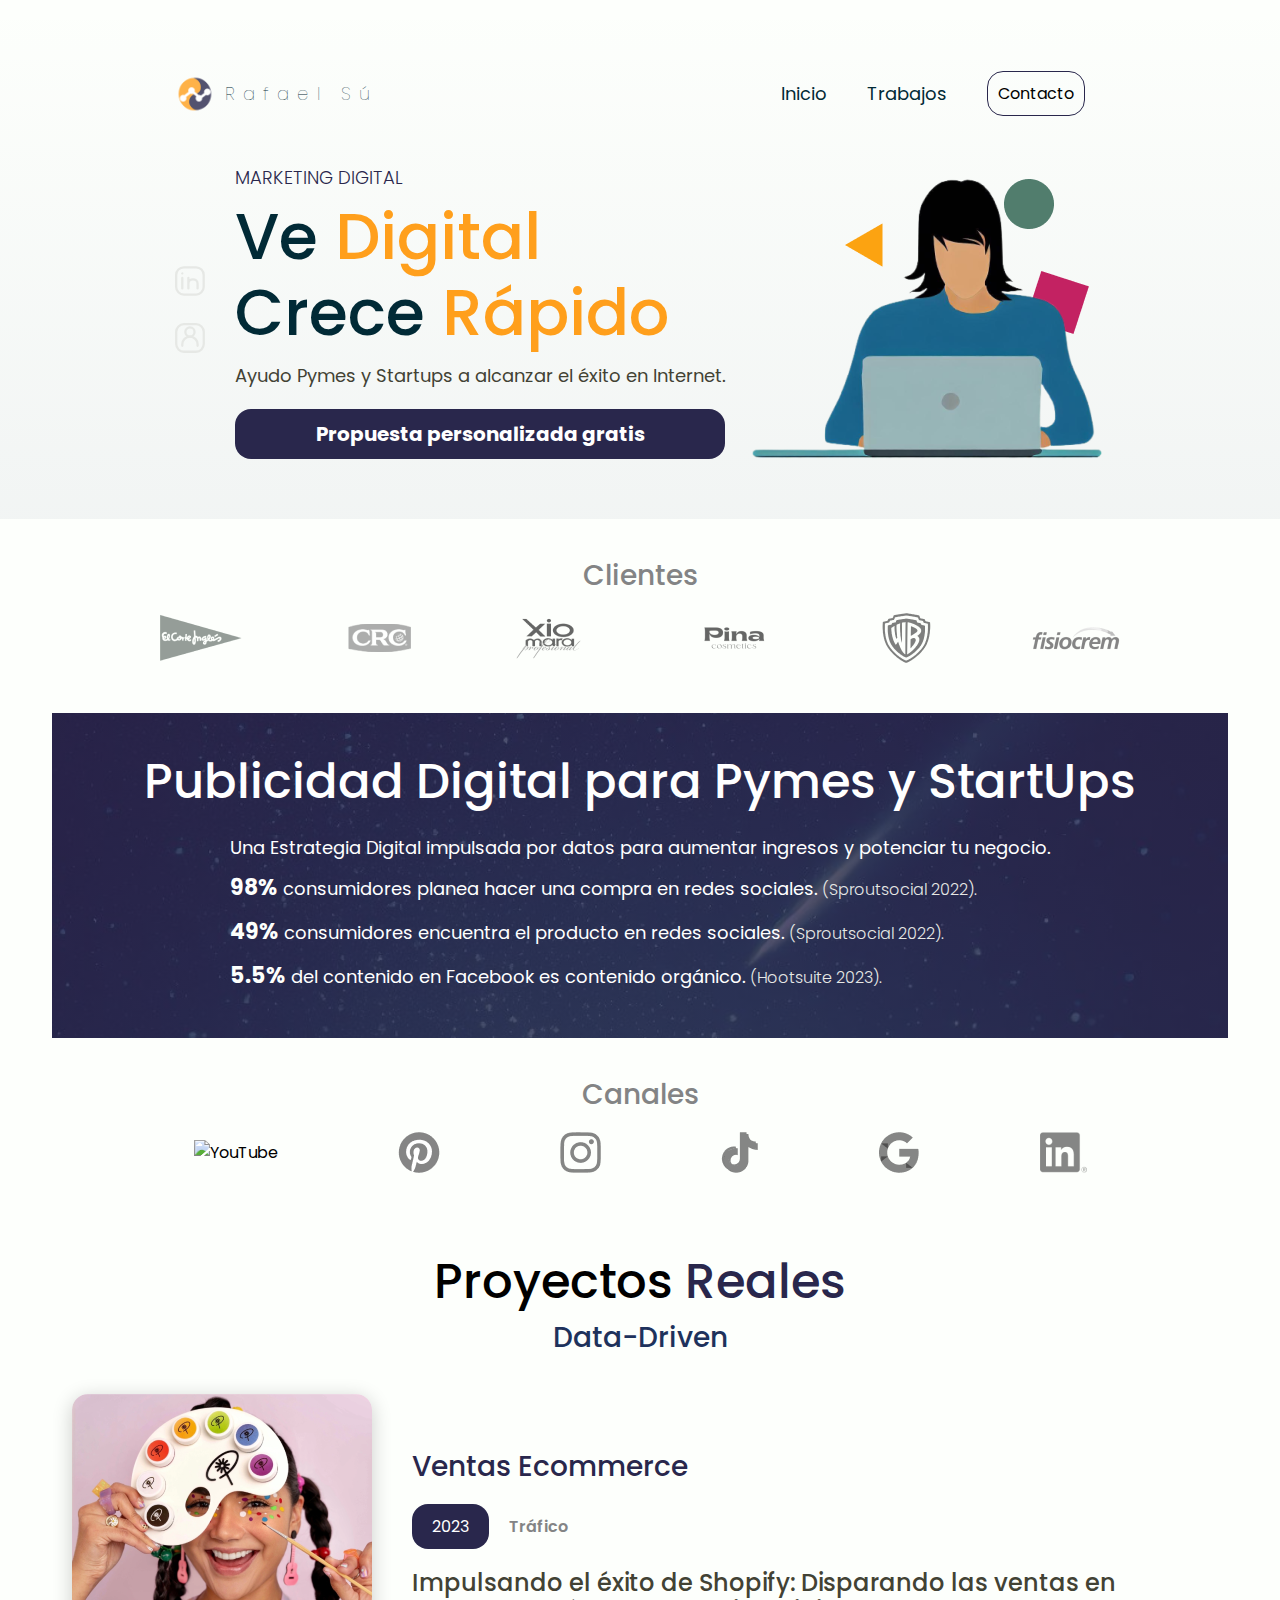
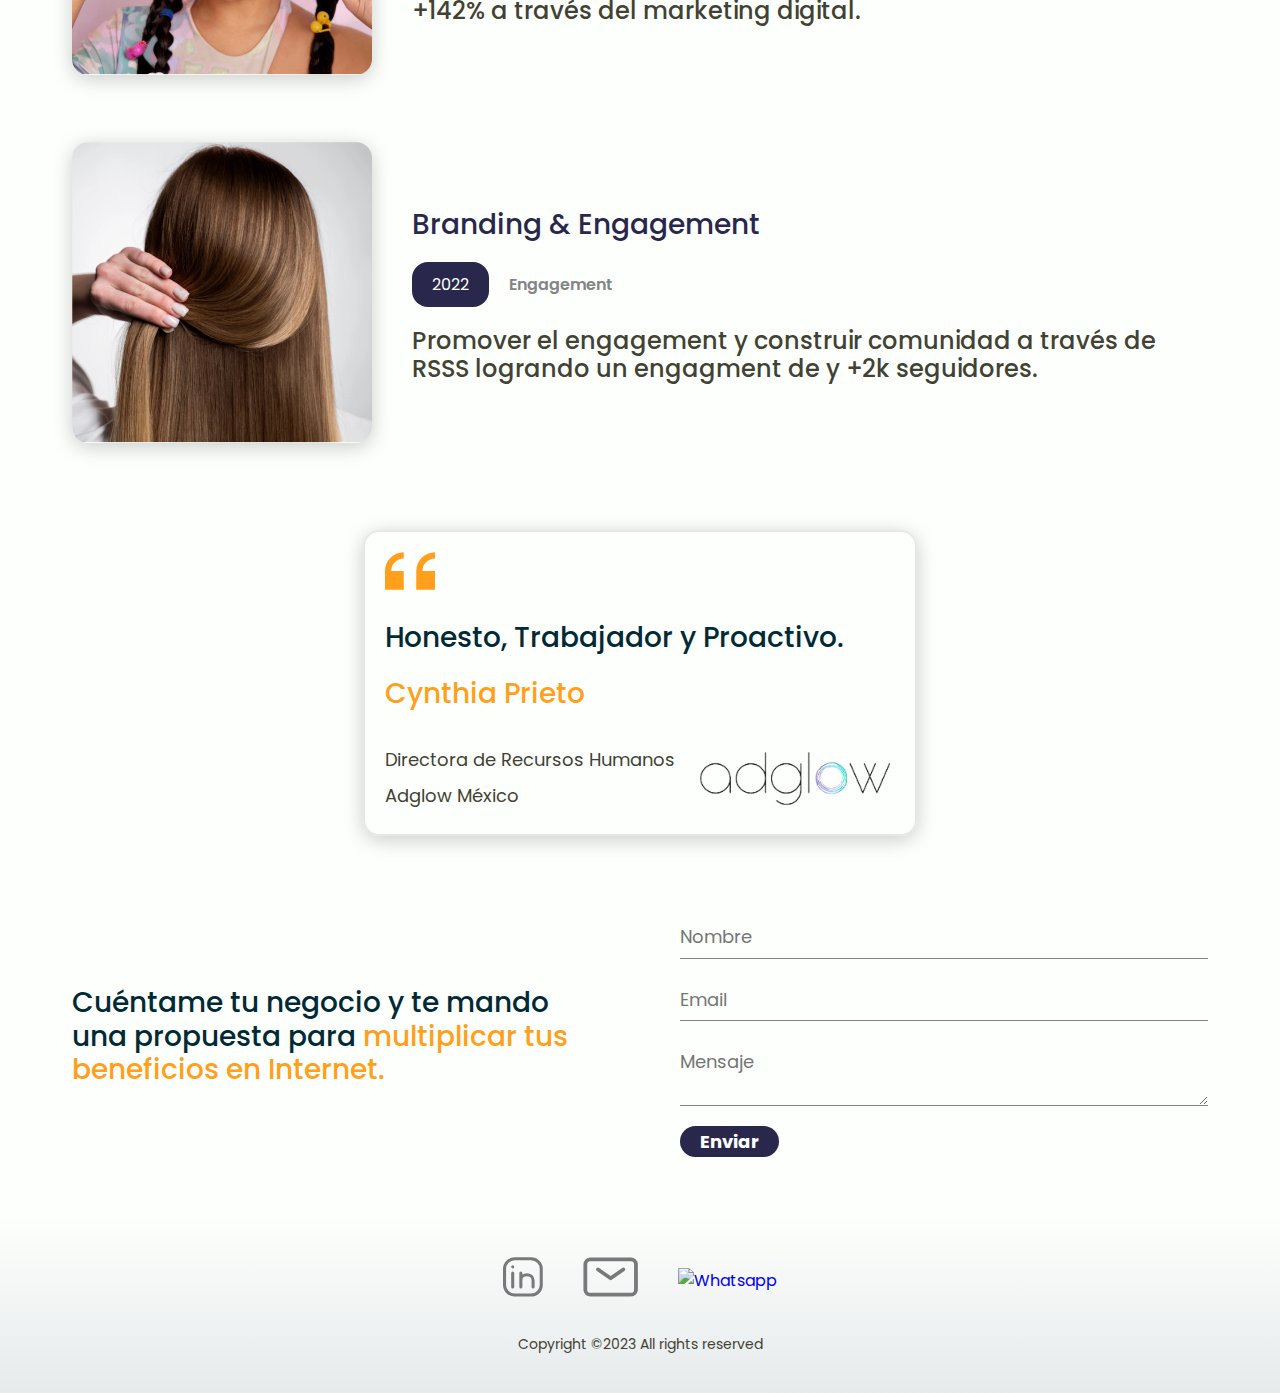
==== index.html @ 803c98e8 "second summit" ====
<!DOCTYPE html>
<html lang="es">

<head>
    <meta charset="UTF-8">
    <meta name="viewport" content="width=device-width, initial-scale=1.0">
    <title>Rafael Su - Marketing Digital</title>
    <link rel="icon" type="img/png" href="img/Icono_Logo.png">
    <link rel="preconnect" href="https://fonts.googleapis.com">
    <link rel="preconnect" href="https://fonts.gstatic.com" crossorigin>
    <link href="https://fonts.googleapis.com/css2?family=Poppins:wght@400;500&display=swap" rel="stylesheet">
    <link rel="stylesheet" href="css/styles.css">
</head>

<body>
    <!-- Header -->
    <header id="inicio">
        <div class="wrapper">
            <!-- Nav desktop -->
            <nav>
                <a href="#inicio" class="active">
                    <div class="logo">
                        <img src="img/Icono_Logo.png" alt="logo">
                        <span>Rafael Sú</span>
                    </div>
                </a>
                <ul>
                    <li>
                        <a href="#inicio" class="active">Inicio</a> <!-- Clase activa -->
                    </li>
                    <li>
                        <a href="#trabajos">Trabajos</a>
                        <ul class="trabajos-dropdown-menu">
                            <li><a href="caso-pina.html">Pina Cosmetics - Ventas</a></li>
                            <li><a href="caso-xiomara.html">Xiomara - Engagement</a></li>
                            <!-- Menu cases -->
                        </ul>
                    </li>
                    <li>
                        <a href="#contacto" class="btn-nav">Contacto</a> <!-- Botón contacto -->
                    </li>
                </ul>
            </nav>
            <!-- End of nav desktop -->
            <!-- Menu mobile -->
            <nav class="mobile-nav">
                <a href="#inicio" class="active">
                    <div class="logo">
                        <img src="img/Icono_Logo.png" alt="logo">
                        <span>Rafael Sú</span>
                    </div>
                </a>
                <div class="mobile-menu">
                    <img class="icon-menu" src="img/icon_menu.svg" alt="">
                </div>
            </nav>
            <div class="mobile-menu-container">
                <ul>
                    <li>
                        <a href="#inicio" class="active">Inicio</a> <!-- Clase activa -->
                    </li>
                    <li>
                        <a href="#trabajos">Trabajos</a>
                    </li>
                    <li>
                        <a href="#contacto" class="btn-nav">Contacto</a> <!-- Botón contacto -->
                    </li>
                </ul>
            </div>
            <!-- End of mobile nav -->
            <!-- Hero section -->
            <div class="hero-section">
                <div class="left">
                    <div class="hero-iconos">
                        <a href="https://www.linkedin.com/in/rafael-su" target="_blank"><img
                                src="img/linkedIn-light.svg" alt="linkedin"></a>
                        <a href="../Web-CV_V1/resources/CV_2023_EN.pdf" download><img src="img/download-resume.svg"
                                alt="resume"></a>
                    </div>
                    <div class="hero-content">
                        <em>Marketing Digital</em>
                        <h1>Ve <span class="hero-emphasis">Digital</span> <br> Crece <span
                                class="hero-emphasis">Rápido</span> </h1>
                        <p>Ayudo Pymes y Startups a alcanzar el éxito en Internet.</p>
                        <a href="#contacto" class="btn-hero">Propuesta personalizada gratis</a>
                    </div>
                </div>
                <div class="right">
                    <img src="img/programmer.png" alt="programmer">
                </div>
            </div>
        </div>
    </header>
    <!--end of header-section-->
    <div class="wrapper">
        <section class="experiencia">
            <div class="experiencia-header">
                <h3>Clientes</h3>
            </div>
            <div class="experiencia-image">
                <img src="img/experiencia/logo-corte-ingles.png" alt="corteinlges">
                <img src="img/experiencia/logo-crc.png" alt="CRC">
                <img src="img/experiencia/logo-xiomara.png" alt="xiomara">
                <img src="img/experiencia/logo-pina.png" alt="pina">
                <img src="img/experiencia/logo-wb.png" alt="wb">
                <img src="img/experiencia/logo-fisiocrem.png" alt="fisiocrem">
            </div>
        </section>
    </div>
    <div class="wrapper">
        <section class="descripcion">
            <div class="descipcion-desktop">
                <h2 class="header-descripcion">Publicidad Digital para Pymes y StartUps</h2>
                <p class="body-descripcion">
                    Una Estrategia Digital impulsada por datos para aumentar ingresos y potenciar
                    tu negocio. <br>
                    <span class="descripcion-percentage">98%</span> consumidores planea hacer una compra en redes
                    sociales. <span class="statistics">(Sproutsocial 2022).</span> <br>
                    <span class="descripcion-percentage">49%</span> consumidores encuentra el producto en redes
                    sociales. <span class="statistics">(Sproutsocial 2022).</span> <br>
                    <span class="descripcion-percentage">5.5%</span> del contenido en Facebook es contenido orgánico.
                    <span class="statistics">(Hootsuite 2023).</span>
                </p>
            </div>
            <div class="descripcion-mobile">
                <h2 class="header-descripcion-mobile">Publicidad Digital para Pymes y StartUps</h2>
                <p class="p-descripcion-mobile">
                    <span class="descripcion-percentage-mobile">98%</span> consumidores planea hacer una compra en redes
                    sociales. <br><br>
                    <span class="descripcion-percentage-mobile">49%</span> consumidores encuentra el producto en redes
                    sociales. <br><br>
                    <span class="descripcion-percentage-mobile">5.5%</span> del contenido en Facebook es contenido
                    orgánico.
                </p>
            </div>
        </section>
    </div>
    <div class="wrapper">
        <section class="canales">
            <div class="canales-header">
                <h3> Canales </h3>
            </div>
            <div class="canales-iconos">
                <img src="img/canales/Youtube.png" alt="YouTube">
                <img src="img/canales/Pinterest.png" alt="Pinterest">
                <img src="img/canales/Instagram.png" alt="Instagram">
                <img src="img/canales/TikTok.png" alt="TikTok">
                <img src="img/canales/Google.png" alt="Google">
                <img src="img/canales/LinkedIn.png" alt="LinkedInLogo">
            </div>
        </section>
    </div>
    <div class="wrapper" id="trabajos">
        <section class="trabajos">
            <div class="trabajos-header">
                <h2>Proyectos <span class="proyectos">Reales</span></h2>
                <h3>Data-Driven</h3>
            </div>
            <a href="caso-pina.html" class="caso">
                <div class="caso-portada"><img src="img/Caso-Pina.png" alt="portada-pina"></div>
                <div class="caso-desc">
                    <div class="caso-title">
                        <h3>Ventas Ecommerce</h3>
                    </div>
                    <div class="caso-spec">
                        <div class="caso-año">2023</div>
                        <div class="caso-objetivo">Tráfico</div>
                    </div>
                    <div class="caso-text">
                        <h3>Impulsando el éxito de Shopify: Disparando las ventas en +142% a través del marketing digital.</h3>
                    </div>
                </div>
            </a>
            <a href="link-to-caso-xiomara" class="caso">
                <div class="caso-portada"><img src="img/Caso-Xiomara.png" alt="portada-xiomara"></div>
                <div class="caso-desc">
                    <div class="caso-title">
                        <h3>Branding & Engagement</h3>
                    </div>
                    <div class="caso-spec">
                        <div class="caso-año">2022</div>
                        <div class="caso-objetivo">Engagement</div>
                    </div>
                    <div class="caso-text">
                        <h3>Promover el engagement y construir comunidad a través de RSSS logrando un engagment de y +2k seguidores.</h3>
                    </div>
                </div>
            </a>
        </section>
    </div>
    
    <div class="wrapper">
        <section class="quote-section">
            <div class="quote-content">
                <img src="img/icon_double_quote.svg" alt="Quotation marks">
                <h3 class="quote-header">Honesto, Trabajador y Proactivo.<br>
                    <span class="quote-name">Cynthia Prieto</span>
                </h3>
                <div class="quote-author">
                    <p class="quote-author">
                        Directora de Recursos Humanos <br> Adglow México
                    </p>
                    <img src="img/adglow-logo.png" alt="adglow-logo">
                </div>
            </div>
        </section>
    </div>
    <div class="wrapper" id="contacto">
        <section class="contacto" id="contacto">
            <div class="contacto-header">
                <h3> Cuéntame tu negocio y te mando una propuesta para <span>multiplicar tus beneficios en
                        Internet.</span></h3>
            </div>
            <div class="contacto-form">
                <form id="email-form" name="email-form" data-name="Email Form" method="post" action="#">
                    <input type="text" maxlength="100" name="name" data-name="name" placeholder="Nombre" id="name">
                    <input type="email" maxlength="100" name="email" data-name="email" placeholder="Email" id="email"
                        required="">
                    <textarea id="message" name="message" placeholder="Mensaje" maxlength="5000"
                        data-name="message"></textarea>
                    <div>
                        <input type="submit" value="Enviar" data-wait="Please wait..." class="btn-contacto" />
                    </div>
                </form>
                <div class="form-done">
                    <p>¡Gracias, tu mensaje ha sido enviado!</p>
                </div>
                <div class="form-fail">
                    <p>Oops! Algo salió mal al enviar el formulario</p>
                </div>
            </div>
        </section>
    </div>
    <footer>
        <div class="sociales">
            <a href="https://www.linkedin.com/in/rafael-su" target="_blank">
                <img src="img/linkedIn-dark.svg" alt="LinkedIn">
            </a>
            <a href="mailto:rafasugu@gmail.com">
                <img src="img/mail.svg" alt="Mail">
            </a>
            <a href="https://wa.me/34635041692">
                <img src="img/whatsapp.svg" alt="Whatsapp">
            </a>
        </div>

        <p class="Copyright">Copyright ©2023 All rights reserved</p>
    </footer>

    <script src="main.js"></script>

</body>

</html>
---- css/styles.css ----
@import "colors.css";
@import "commons.css";
@import "header.css";
@import "experiencia.css";
@import "canales.css";
@import "descripcion.css";
@import "trabajos.css";
@import "quote.css";
@import "footer.css";
@import "contacto.css";
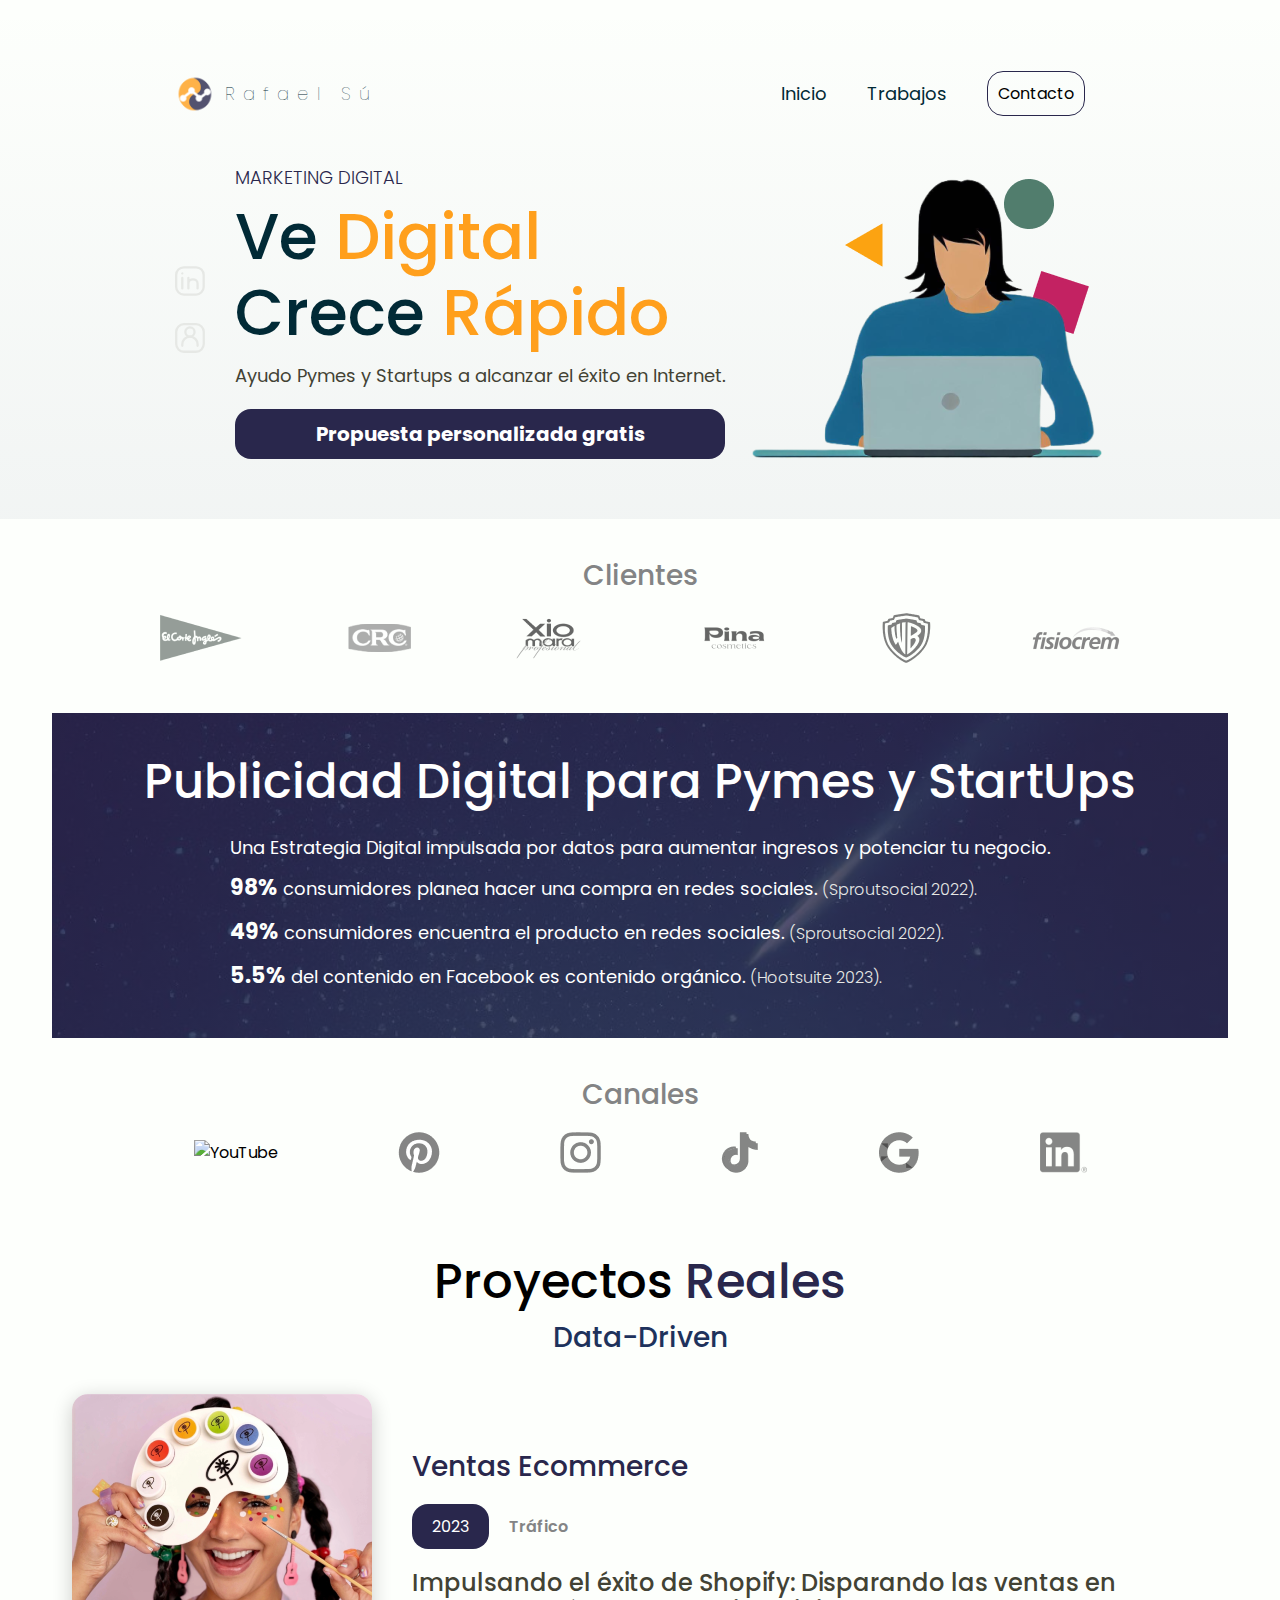
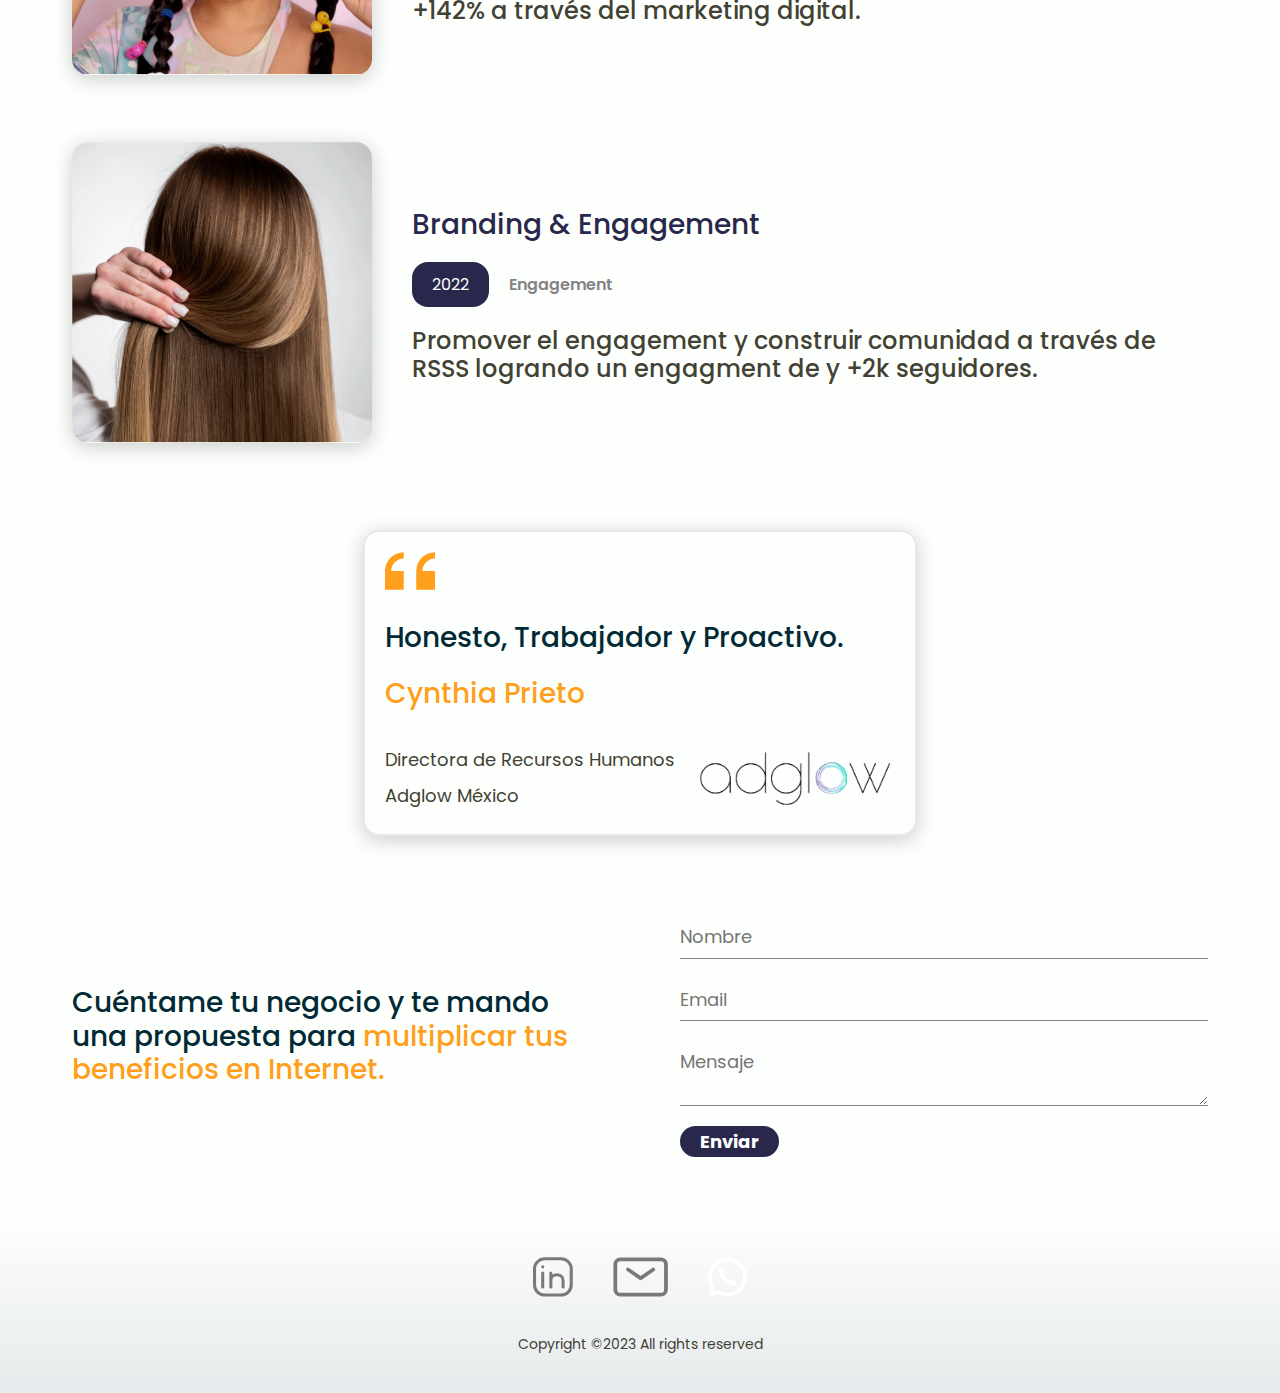
==== commit c1d819fd: "change style" ====
--- a/index.html
+++ b/index.html
@@ -240,7 +240,7 @@
                 <img src="img/mail.svg" alt="Mail">
             </a>
             <a href="https://wa.me/34635041692">
-                <img src="img/whatsapp.svg" alt="Whatsapp">
+                <img src="img/whatsapp-light.svg" alt="Whatsapp">
             </a>
         </div>
 
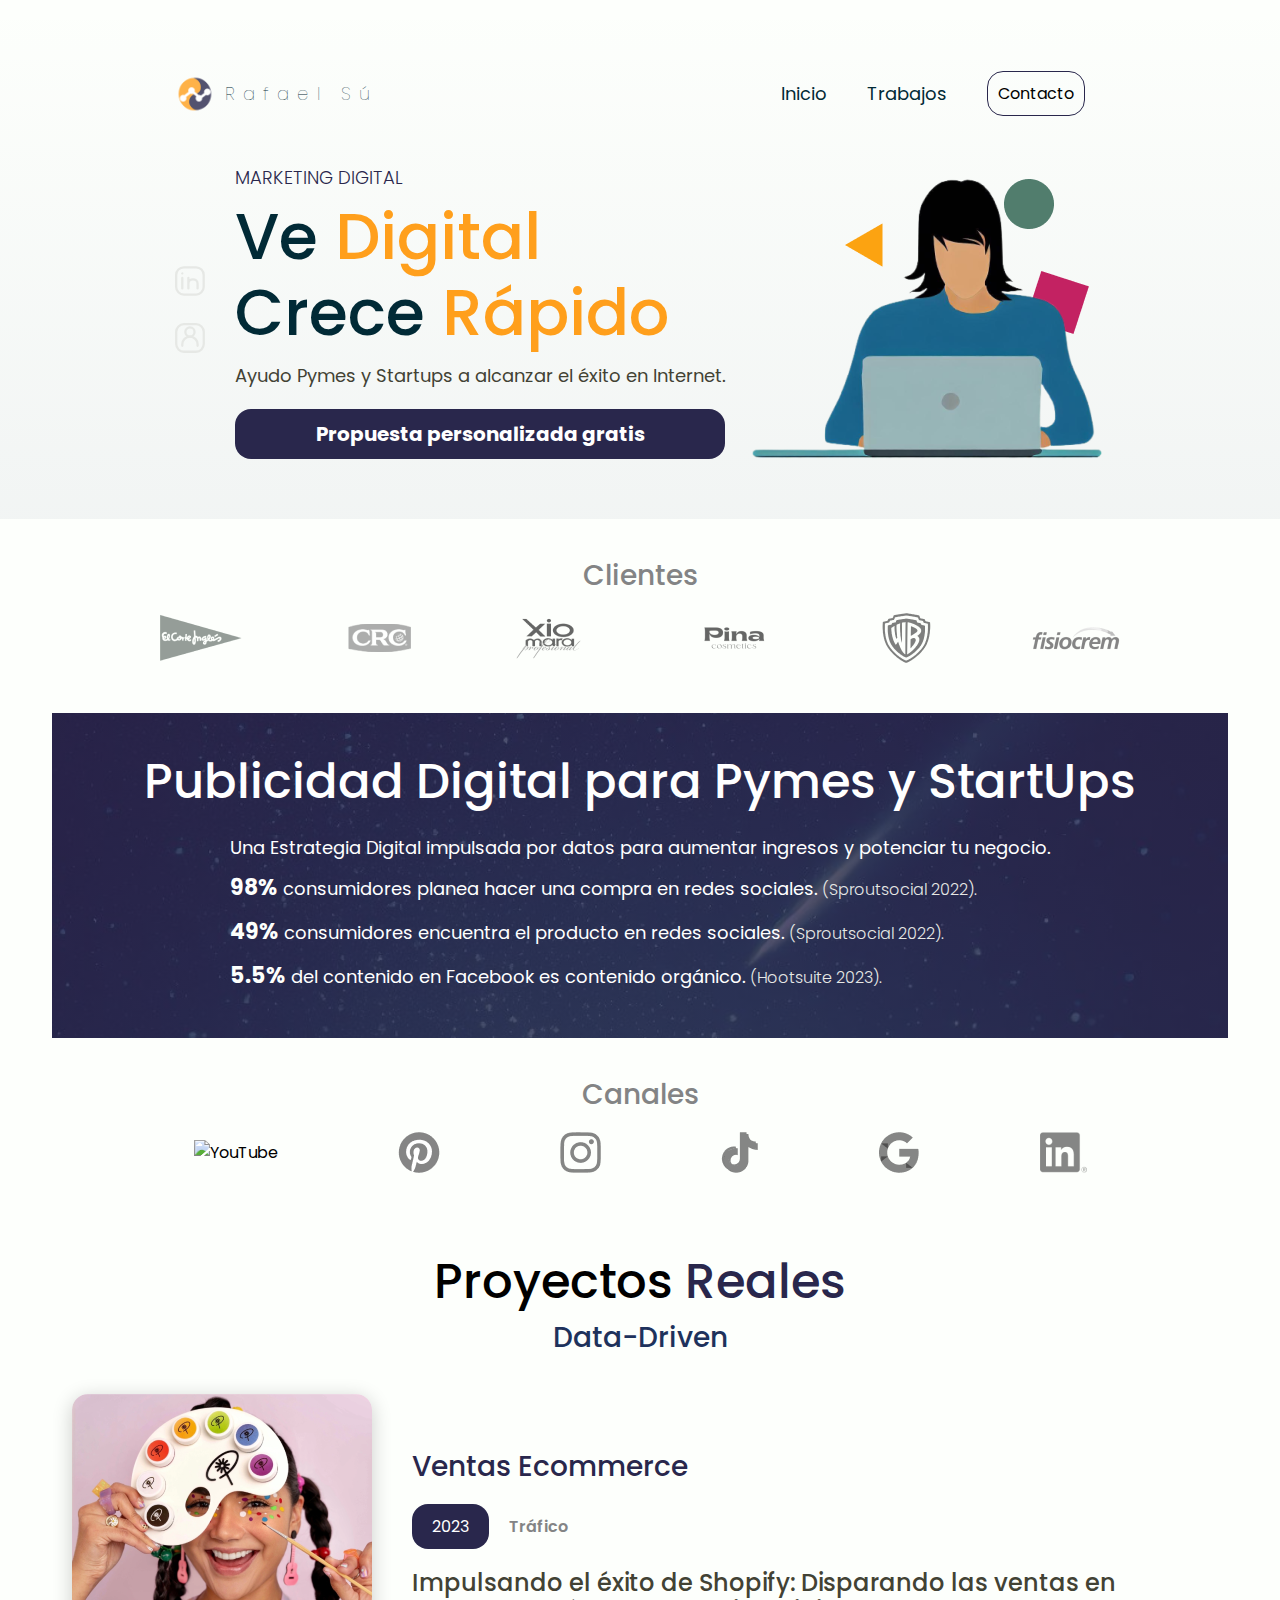
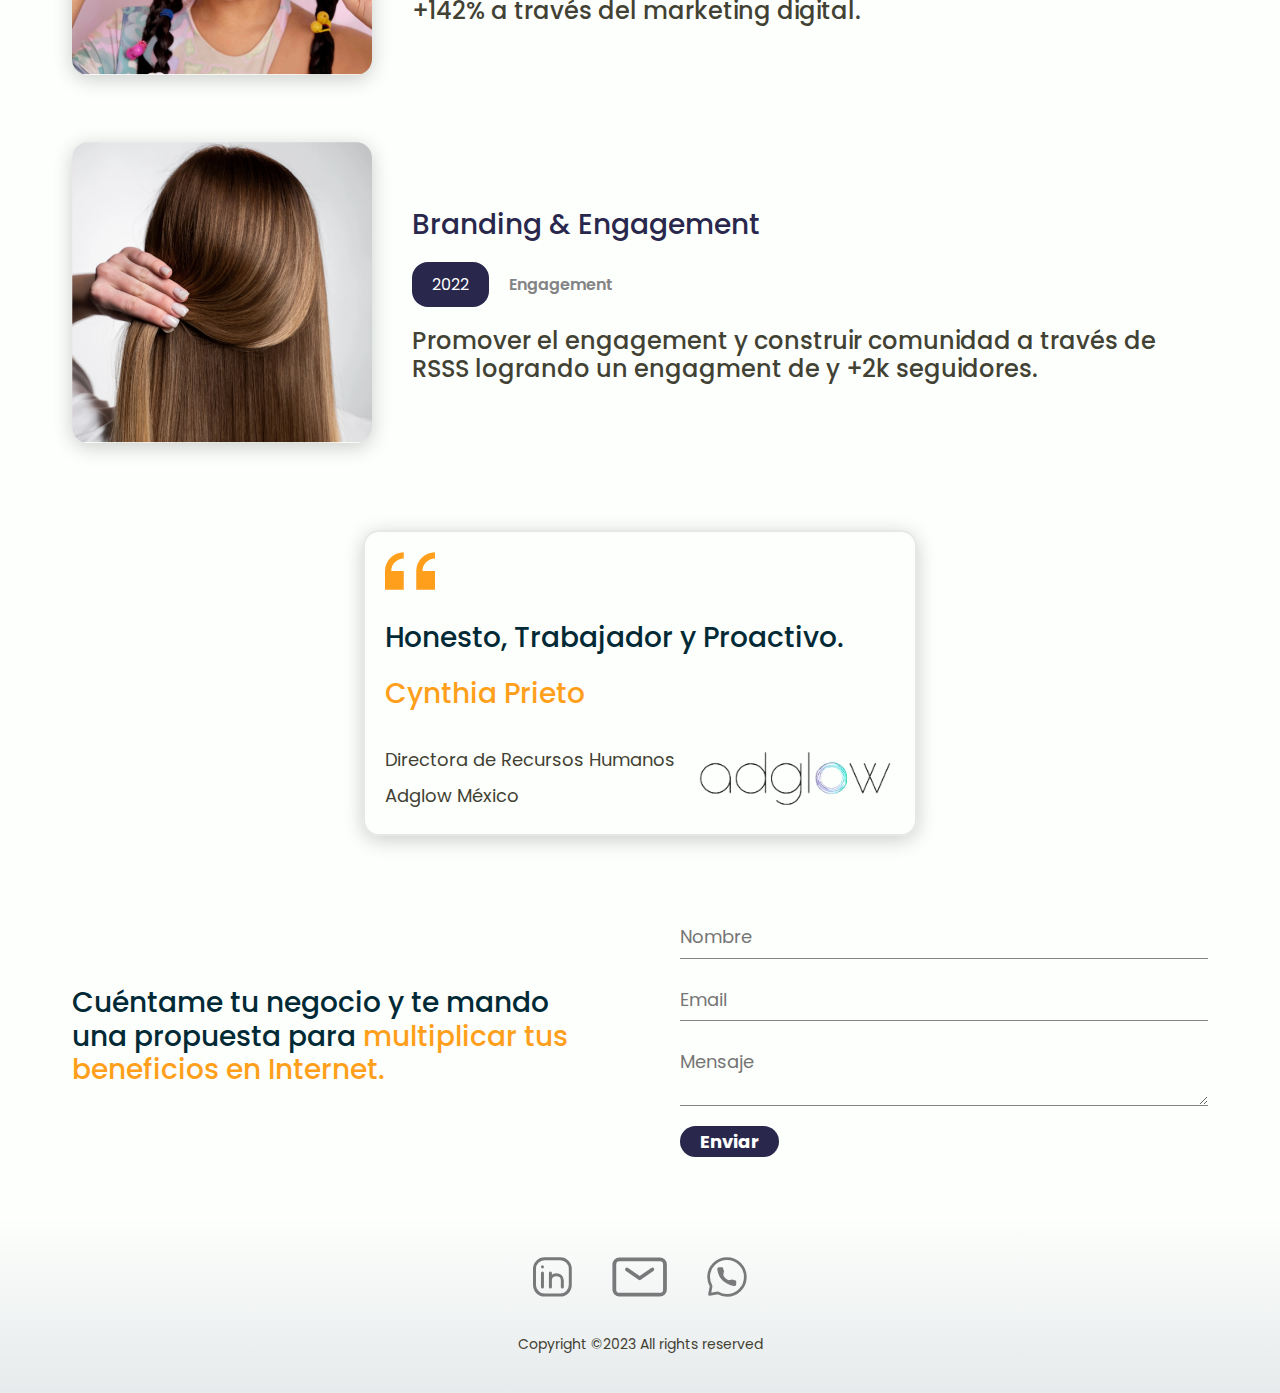
==== commit 4218c6d4: "change icons" ====
--- a/index.html
+++ b/index.html
@@ -240,7 +240,7 @@
                 <img src="img/mail.svg" alt="Mail">
             </a>
             <a href="https://wa.me/34635041692">
-                <img src="img/whatsapp-light.svg" alt="Whatsapp">
+                <img src="img/whatsapp-dark.svg" alt="Whatsapp">
             </a>
         </div>
 
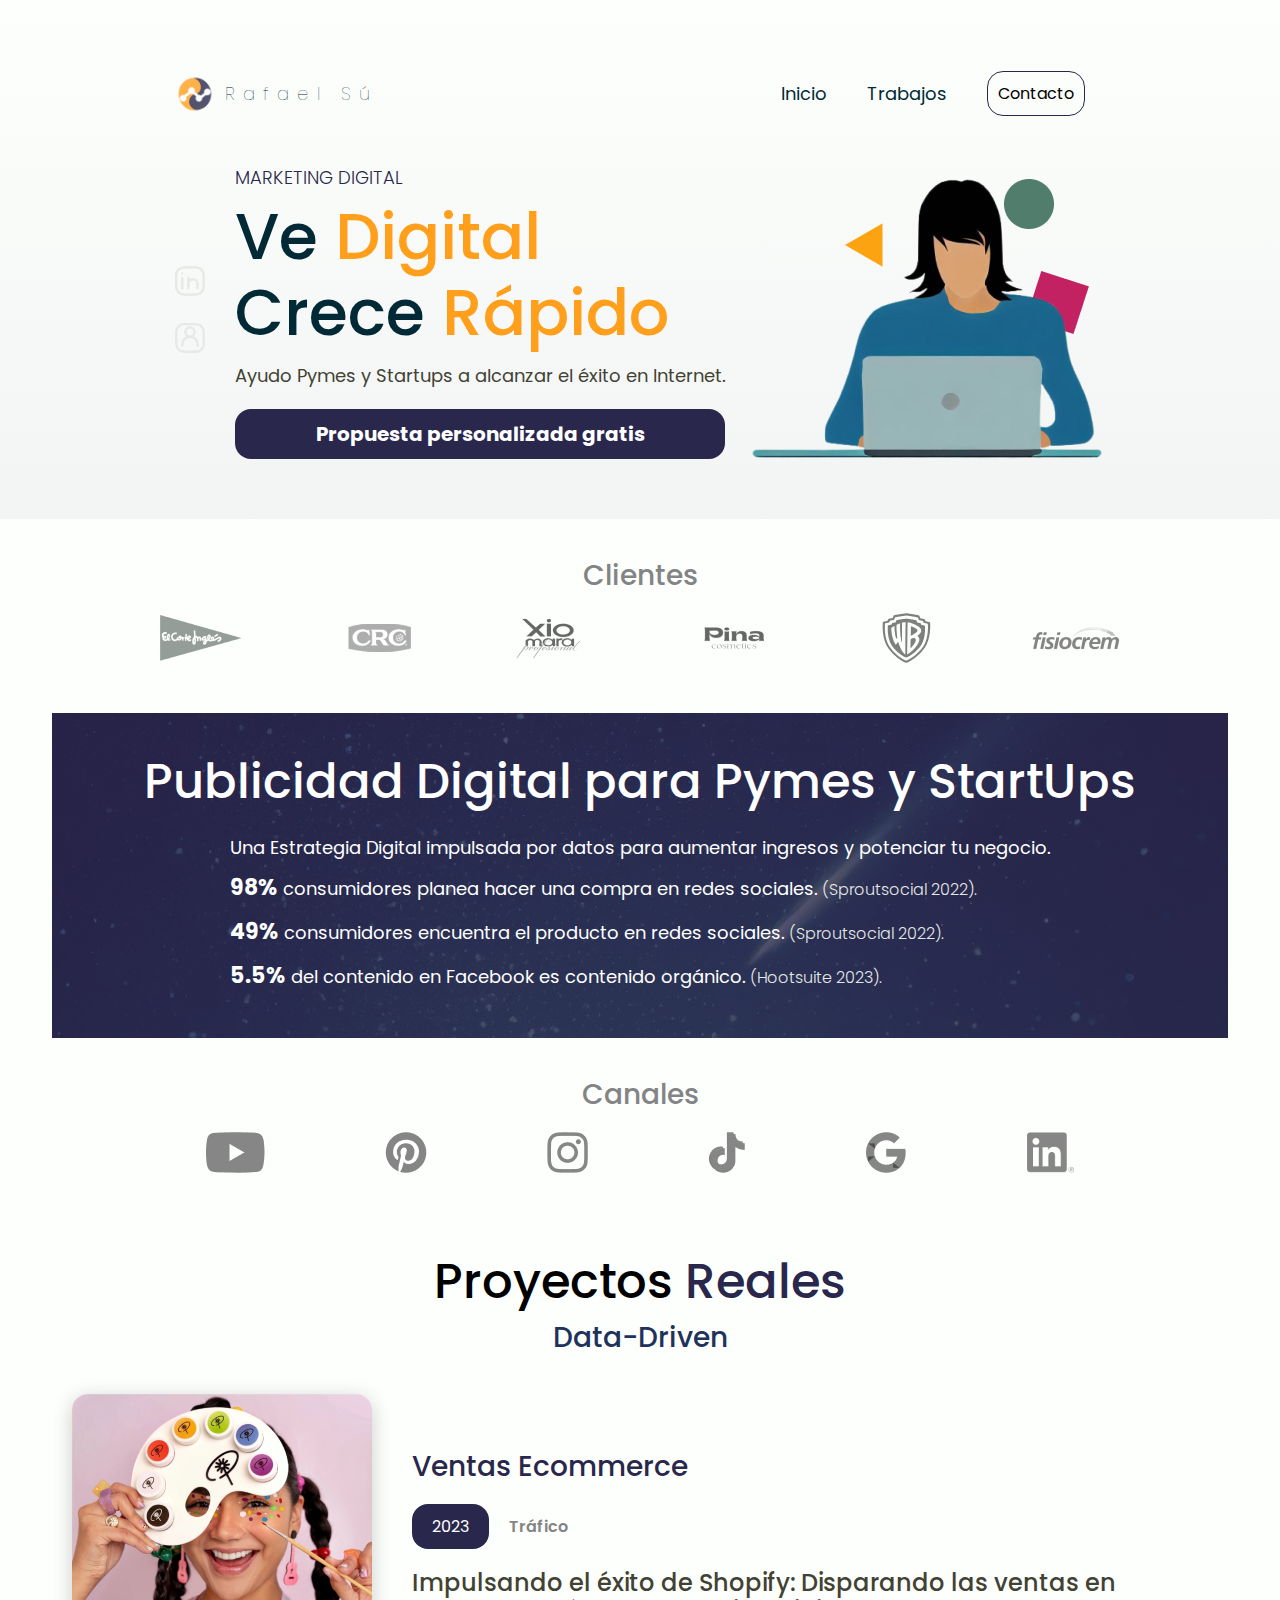
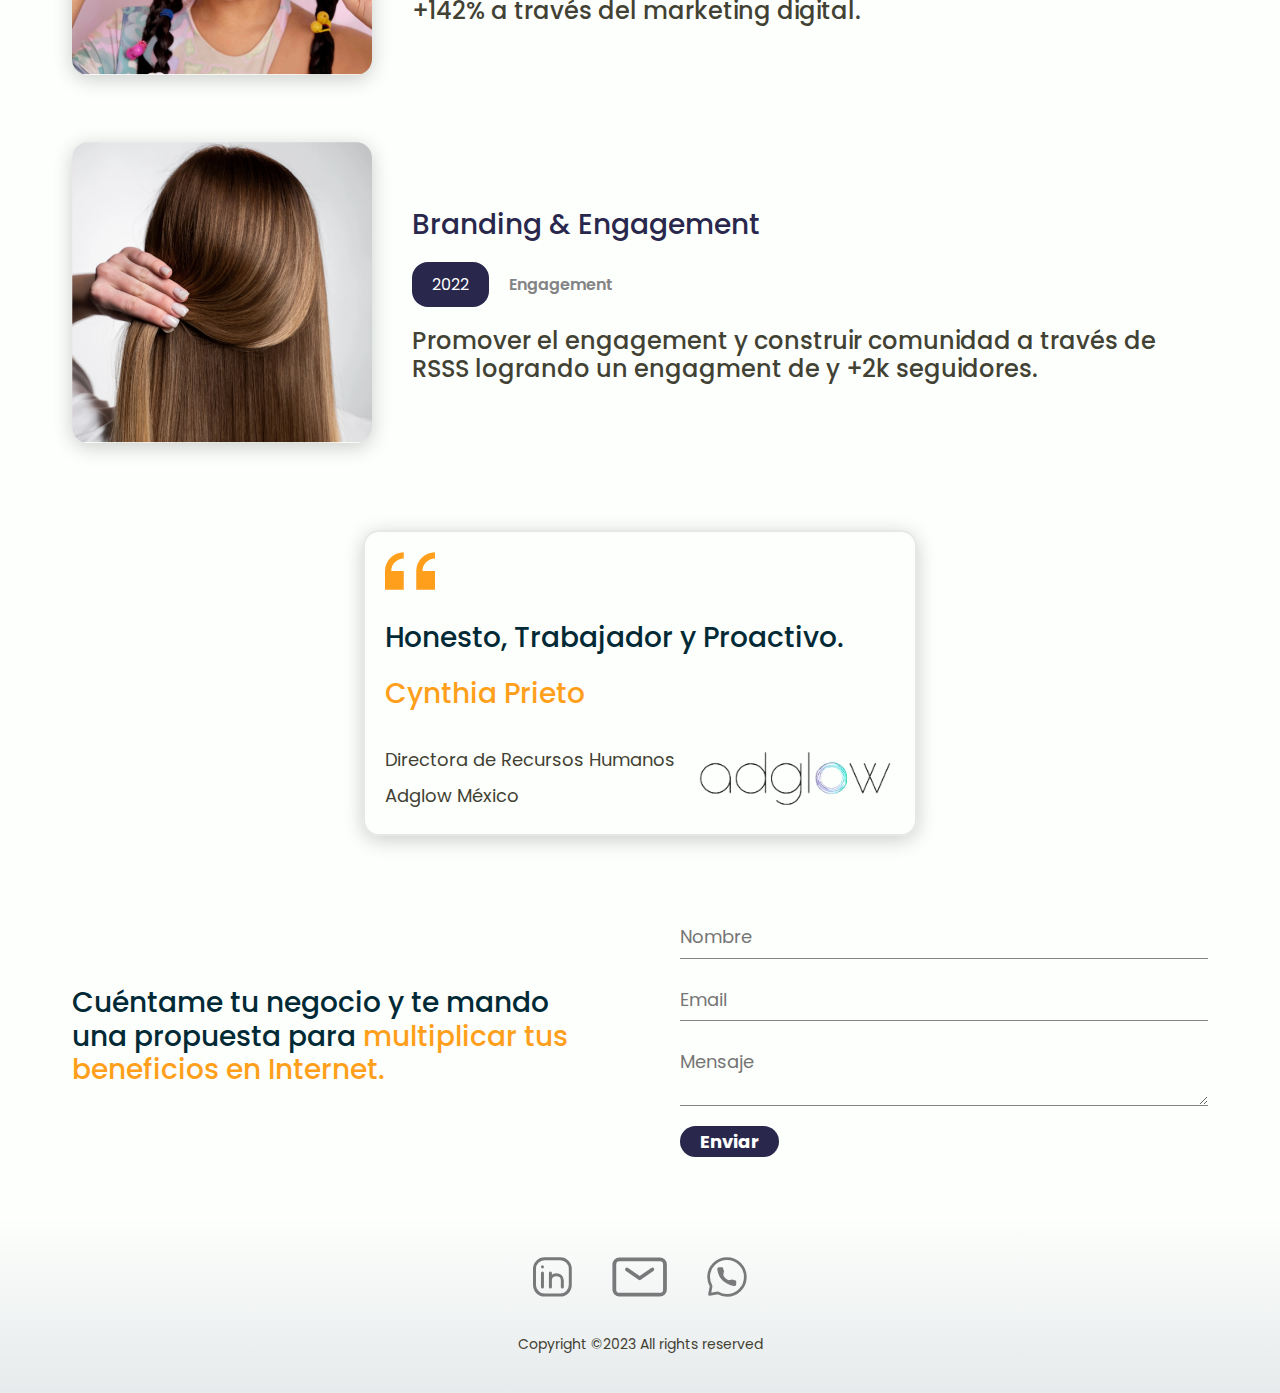
==== commit c22ef703: "modify Youtube icon" ====
--- a/index.html
+++ b/index.html
@@ -141,7 +141,7 @@
                 <h3> Canales </h3>
             </div>
             <div class="canales-iconos">
-                <img src="img/canales/Youtube.png" alt="YouTube">
+                <img src="img/canales/YouTube.png" alt="YouTube">
                 <img src="img/canales/Pinterest.png" alt="Pinterest">
                 <img src="img/canales/Instagram.png" alt="Instagram">
                 <img src="img/canales/TikTok.png" alt="TikTok">
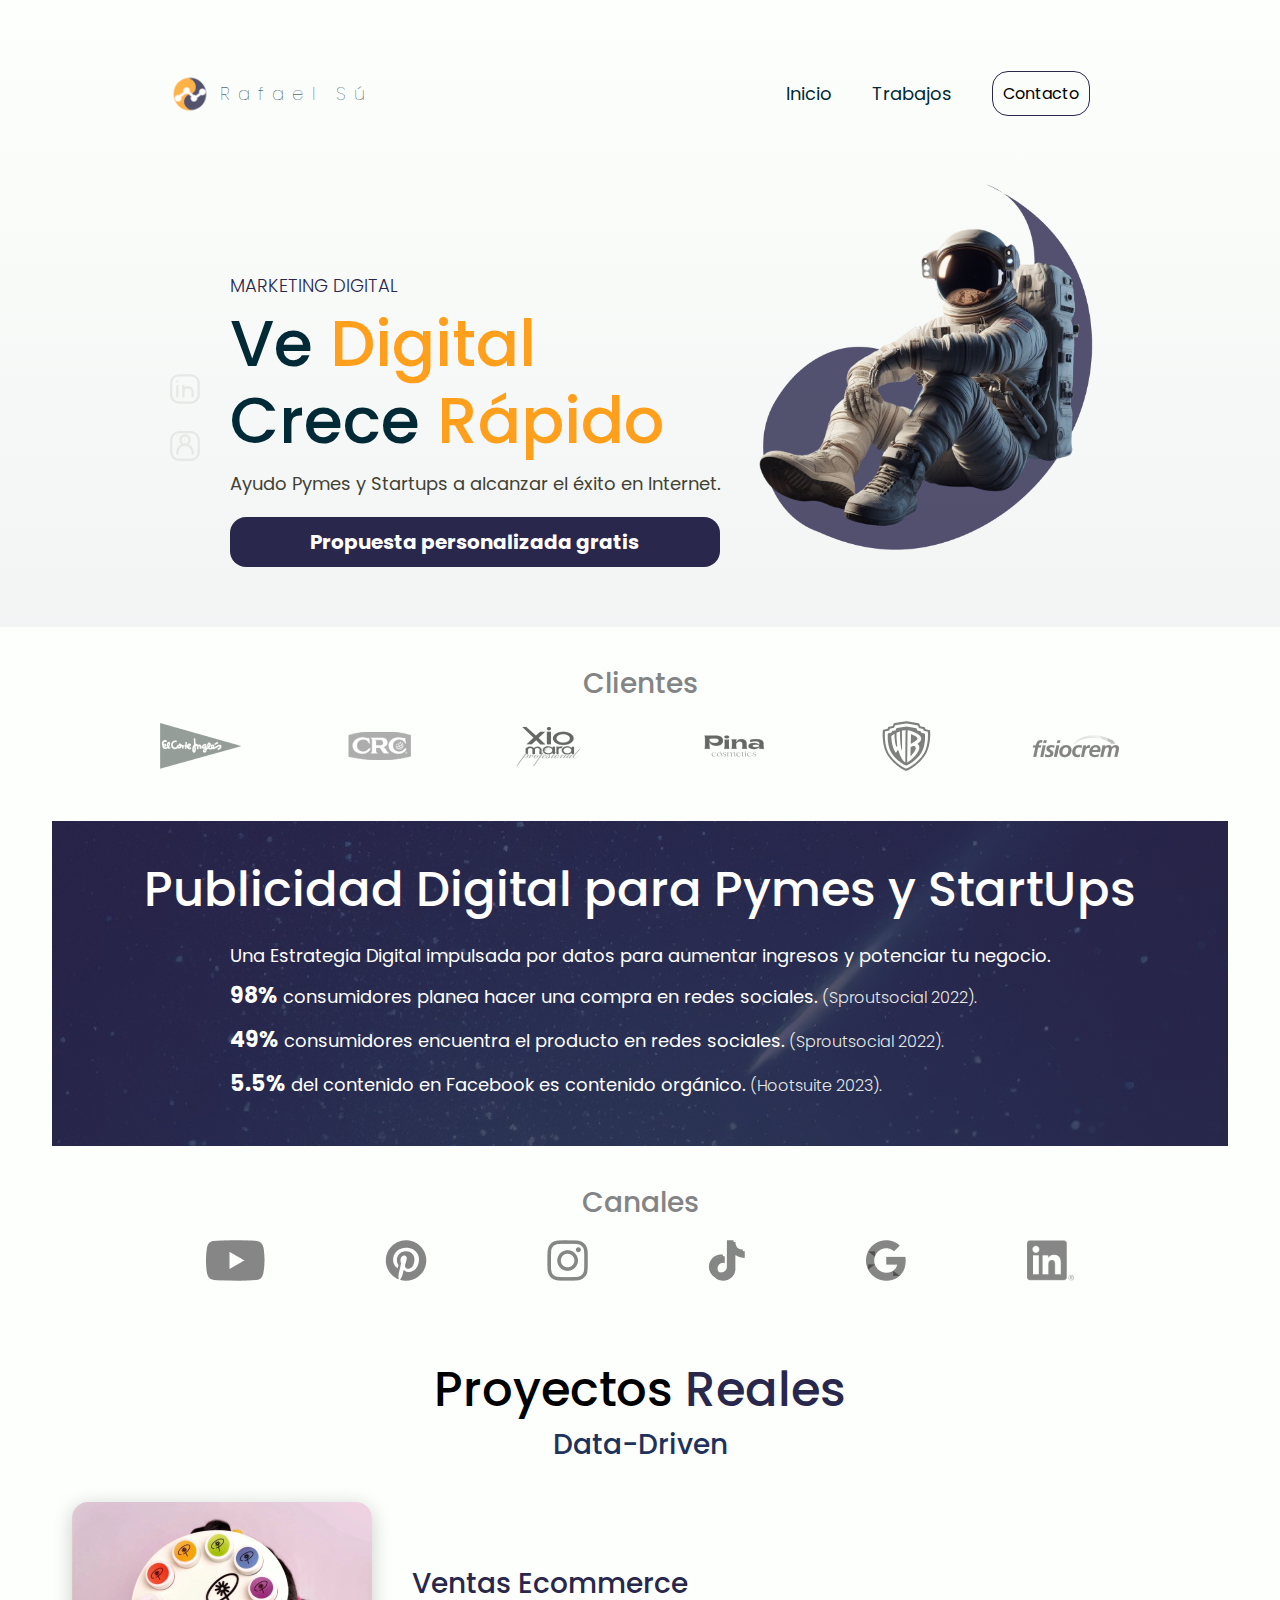
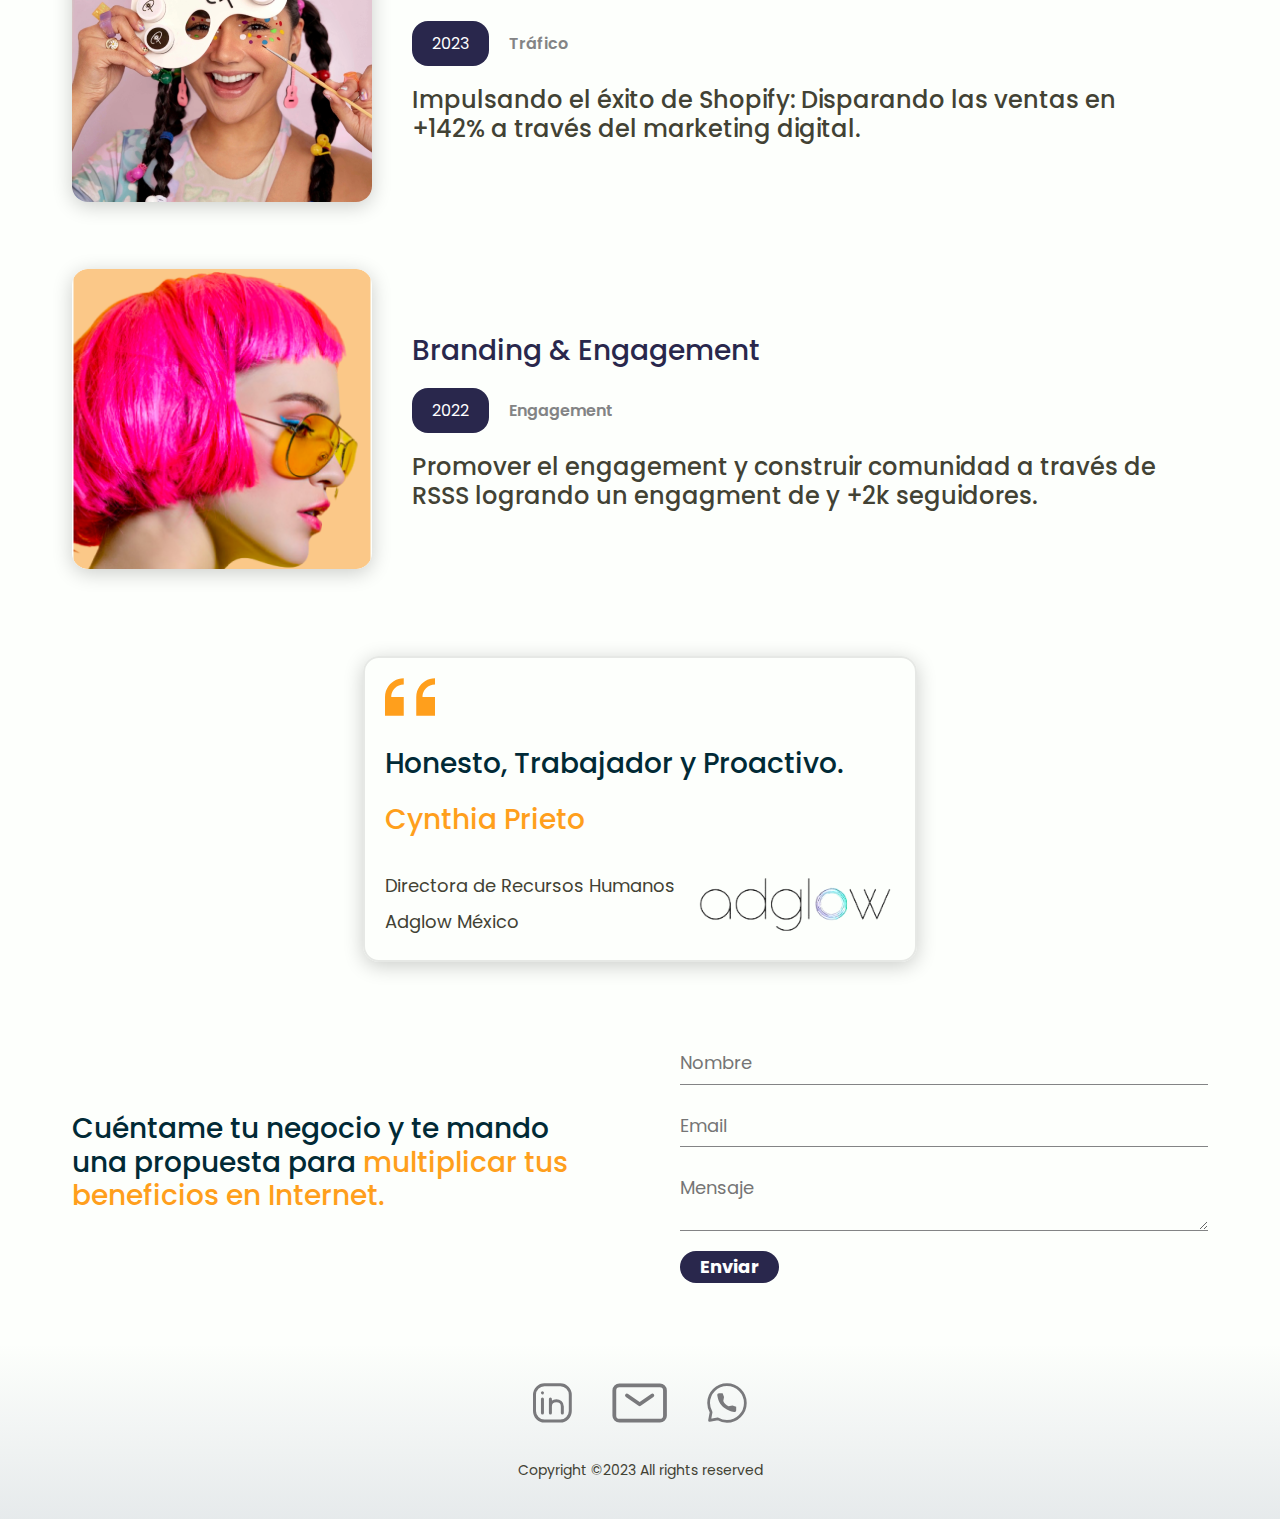
==== commit 3273630c: "change number wa" ====
--- a/index.html
+++ b/index.html
@@ -171,7 +171,7 @@
                     </div>
                 </div>
             </a>
-            <a href="link-to-caso-xiomara" class="caso">
+            <a href="caso-xiomara.html" class="caso">
                 <div class="caso-portada"><img src="img/Caso-Xiomara.png" alt="portada-xiomara"></div>
                 <div class="caso-desc">
                     <div class="caso-title">
@@ -239,7 +239,7 @@
             <a href="mailto:rafasugu@gmail.com">
                 <img src="img/mail.svg" alt="Mail">
             </a>
-            <a href="https://wa.me/34635041692">
+            <a href="https://wa.me/525620233171">
                 <img src="img/whatsapp-dark.svg" alt="Whatsapp">
             </a>
         </div>
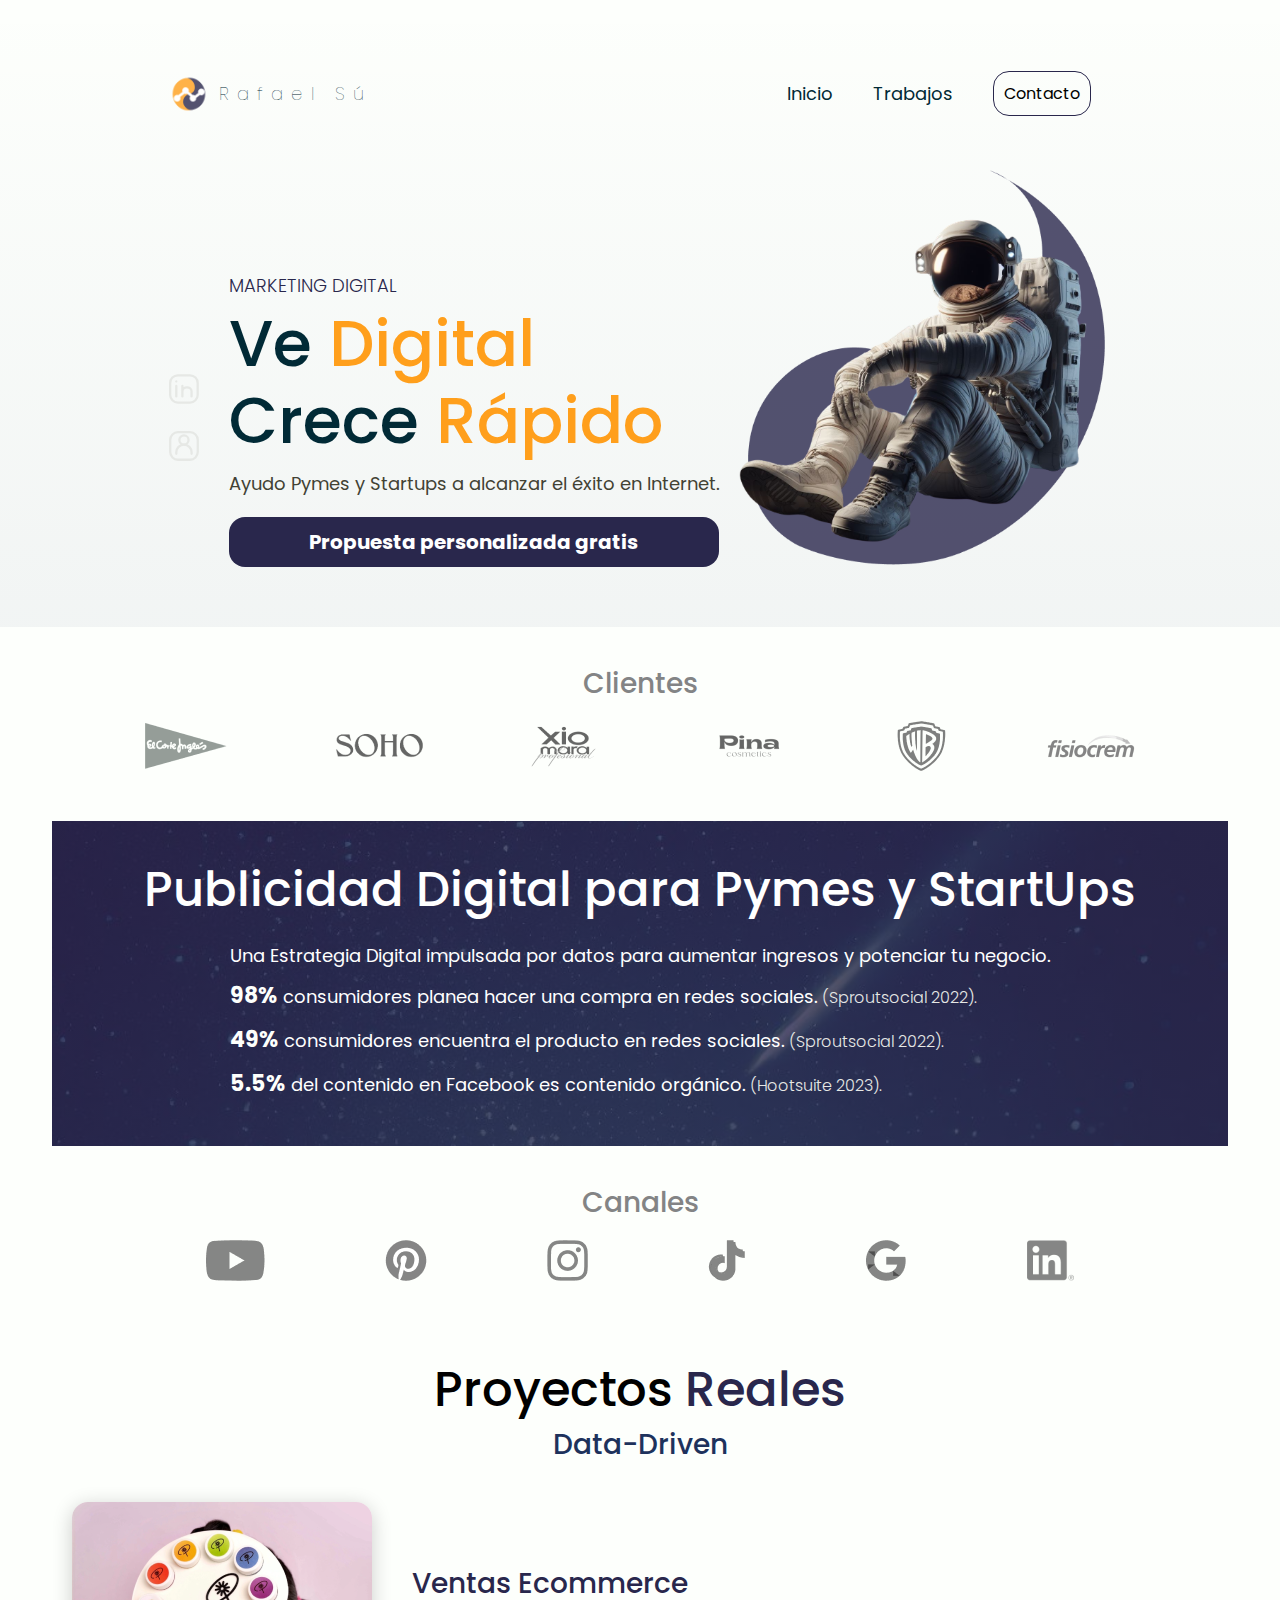
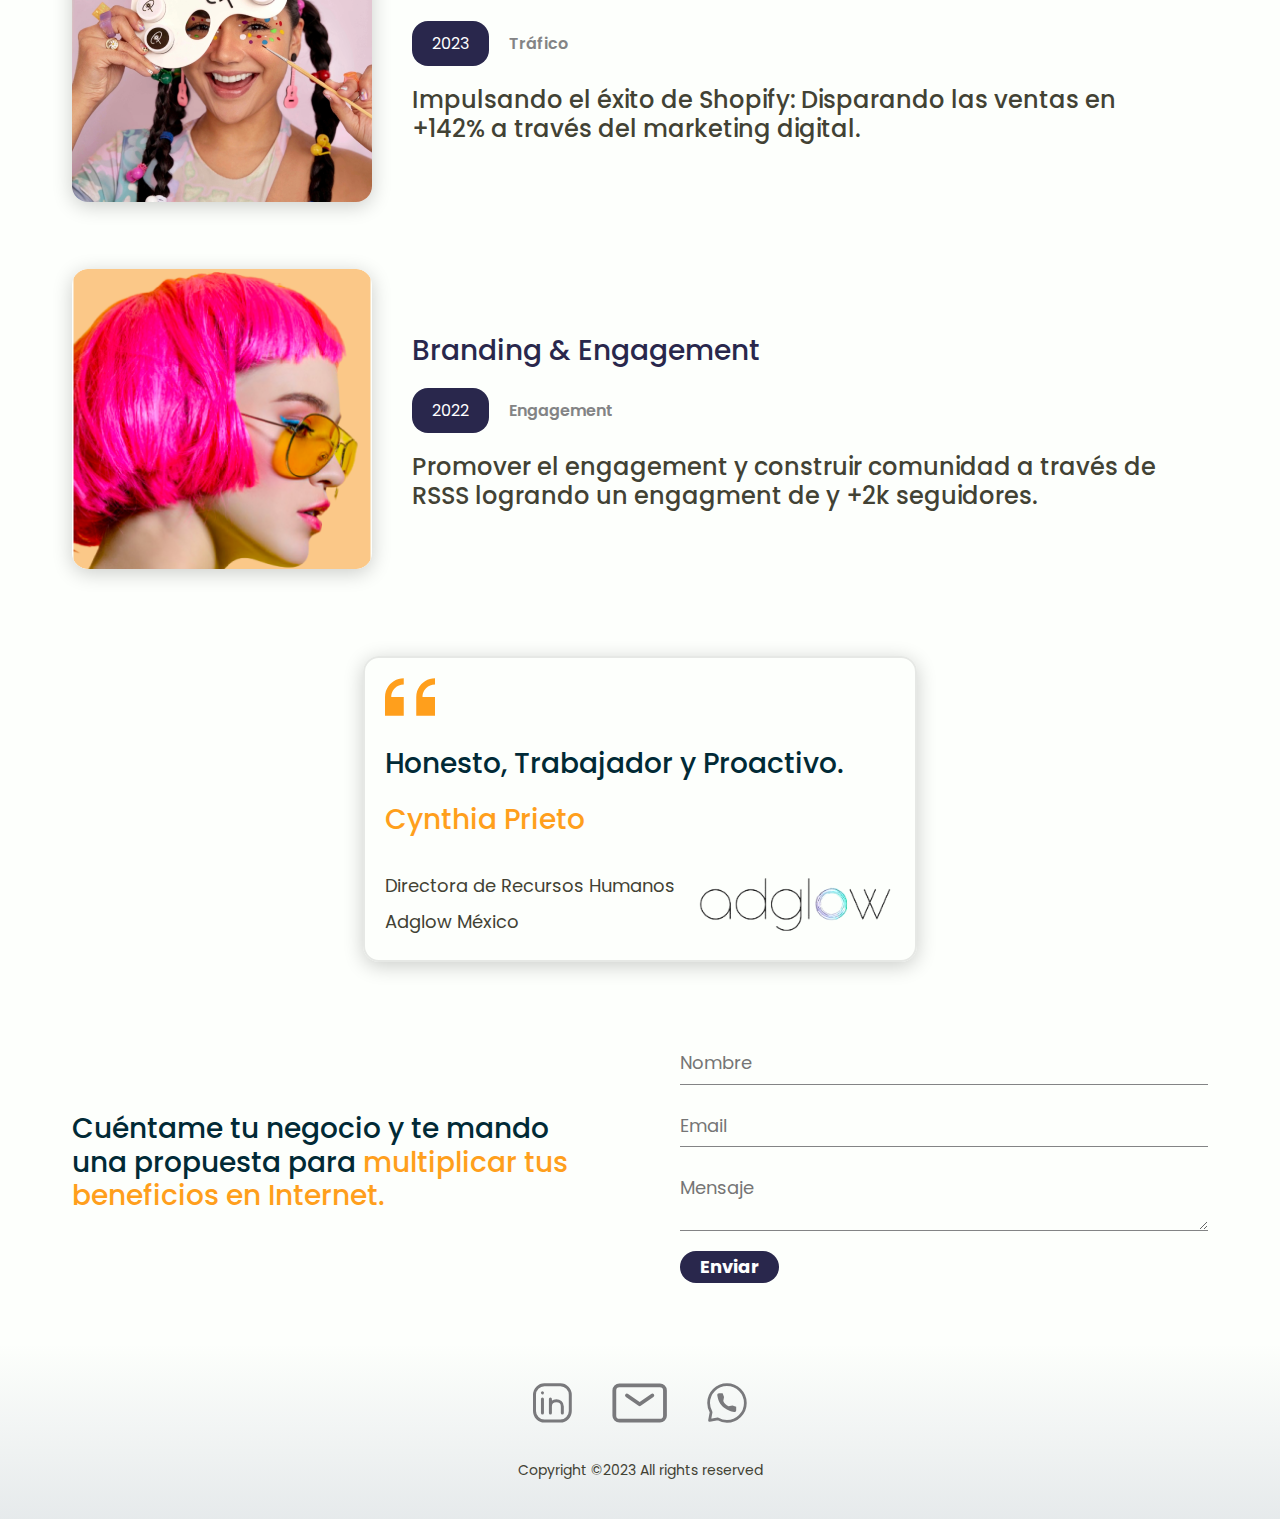
==== commit 607f4c9f: "soho logo" ====
--- a/index.html
+++ b/index.html
@@ -99,7 +99,7 @@
             </div>
             <div class="experiencia-image">
                 <img src="img/experiencia/logo-corte-ingles.png" alt="corteinlges">
-                <img src="img/experiencia/logo-crc.png" alt="CRC">
+                <img src="img/experiencia/logo-soho.png" alt="soho">
                 <img src="img/experiencia/logo-xiomara.png" alt="xiomara">
                 <img src="img/experiencia/logo-pina.png" alt="pina">
                 <img src="img/experiencia/logo-wb.png" alt="wb">
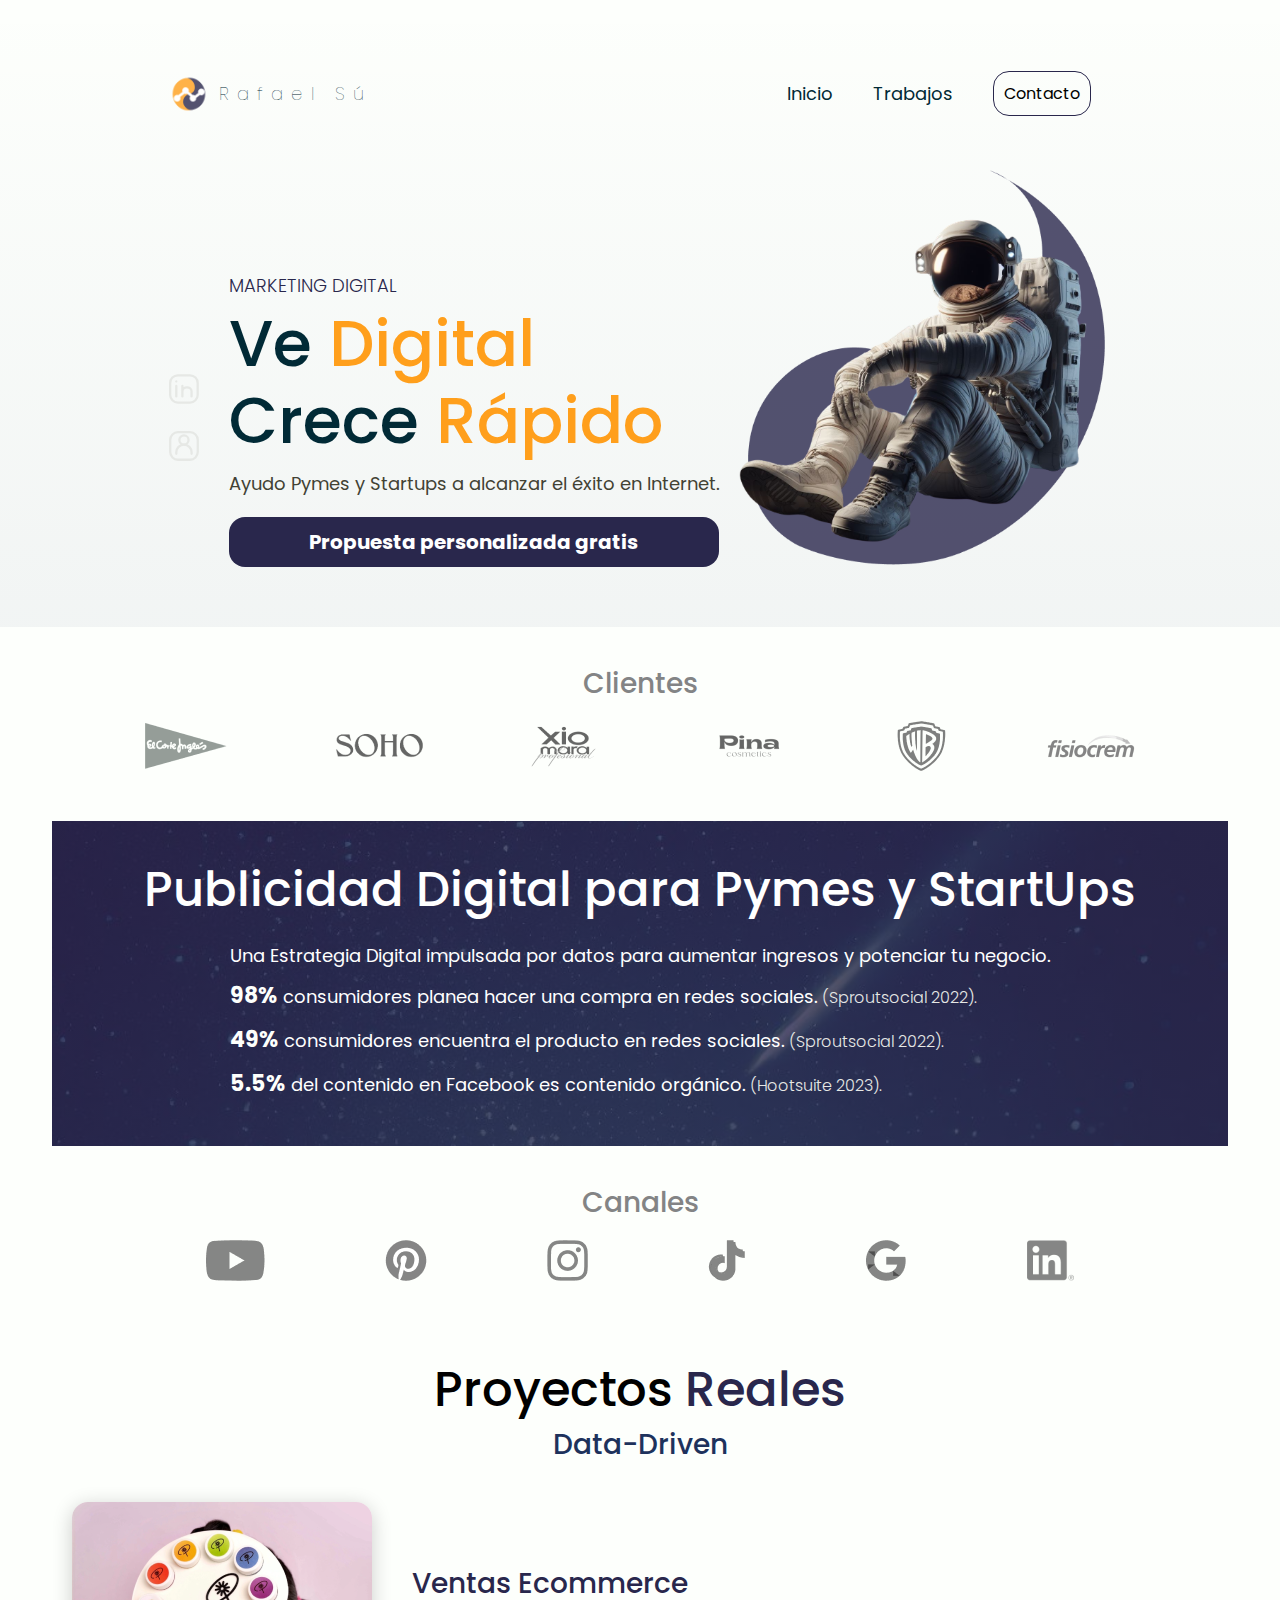
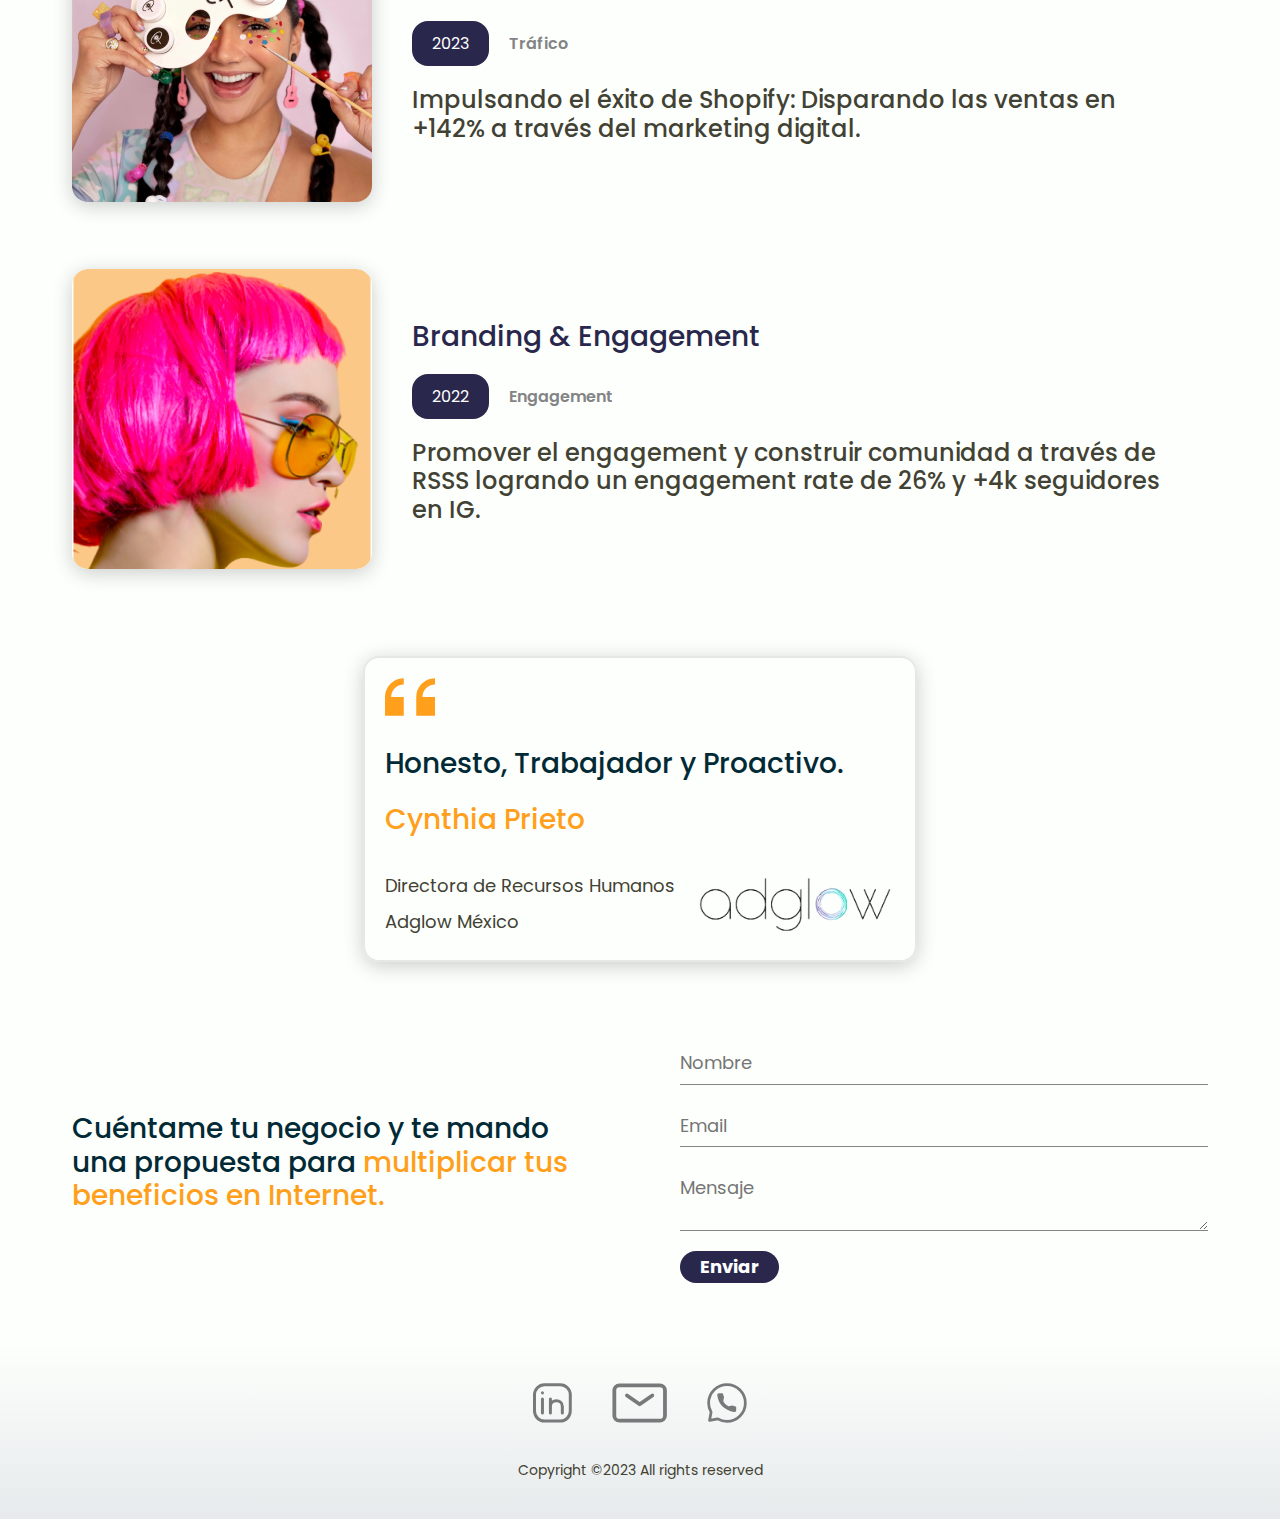
==== commit 72aaef2a: "Change text" ====
--- a/index.html
+++ b/index.html
@@ -182,7 +182,7 @@
                         <div class="caso-objetivo">Engagement</div>
                     </div>
                     <div class="caso-text">
-                        <h3>Promover el engagement y construir comunidad a través de RSSS logrando un engagment de y +2k seguidores.</h3>
+                        <h3>Promover el engagement y construir comunidad a través de RSSS logrando un engagement rate de 26% y +4k seguidores en IG.</h3>
                     </div>
                 </div>
             </a>
